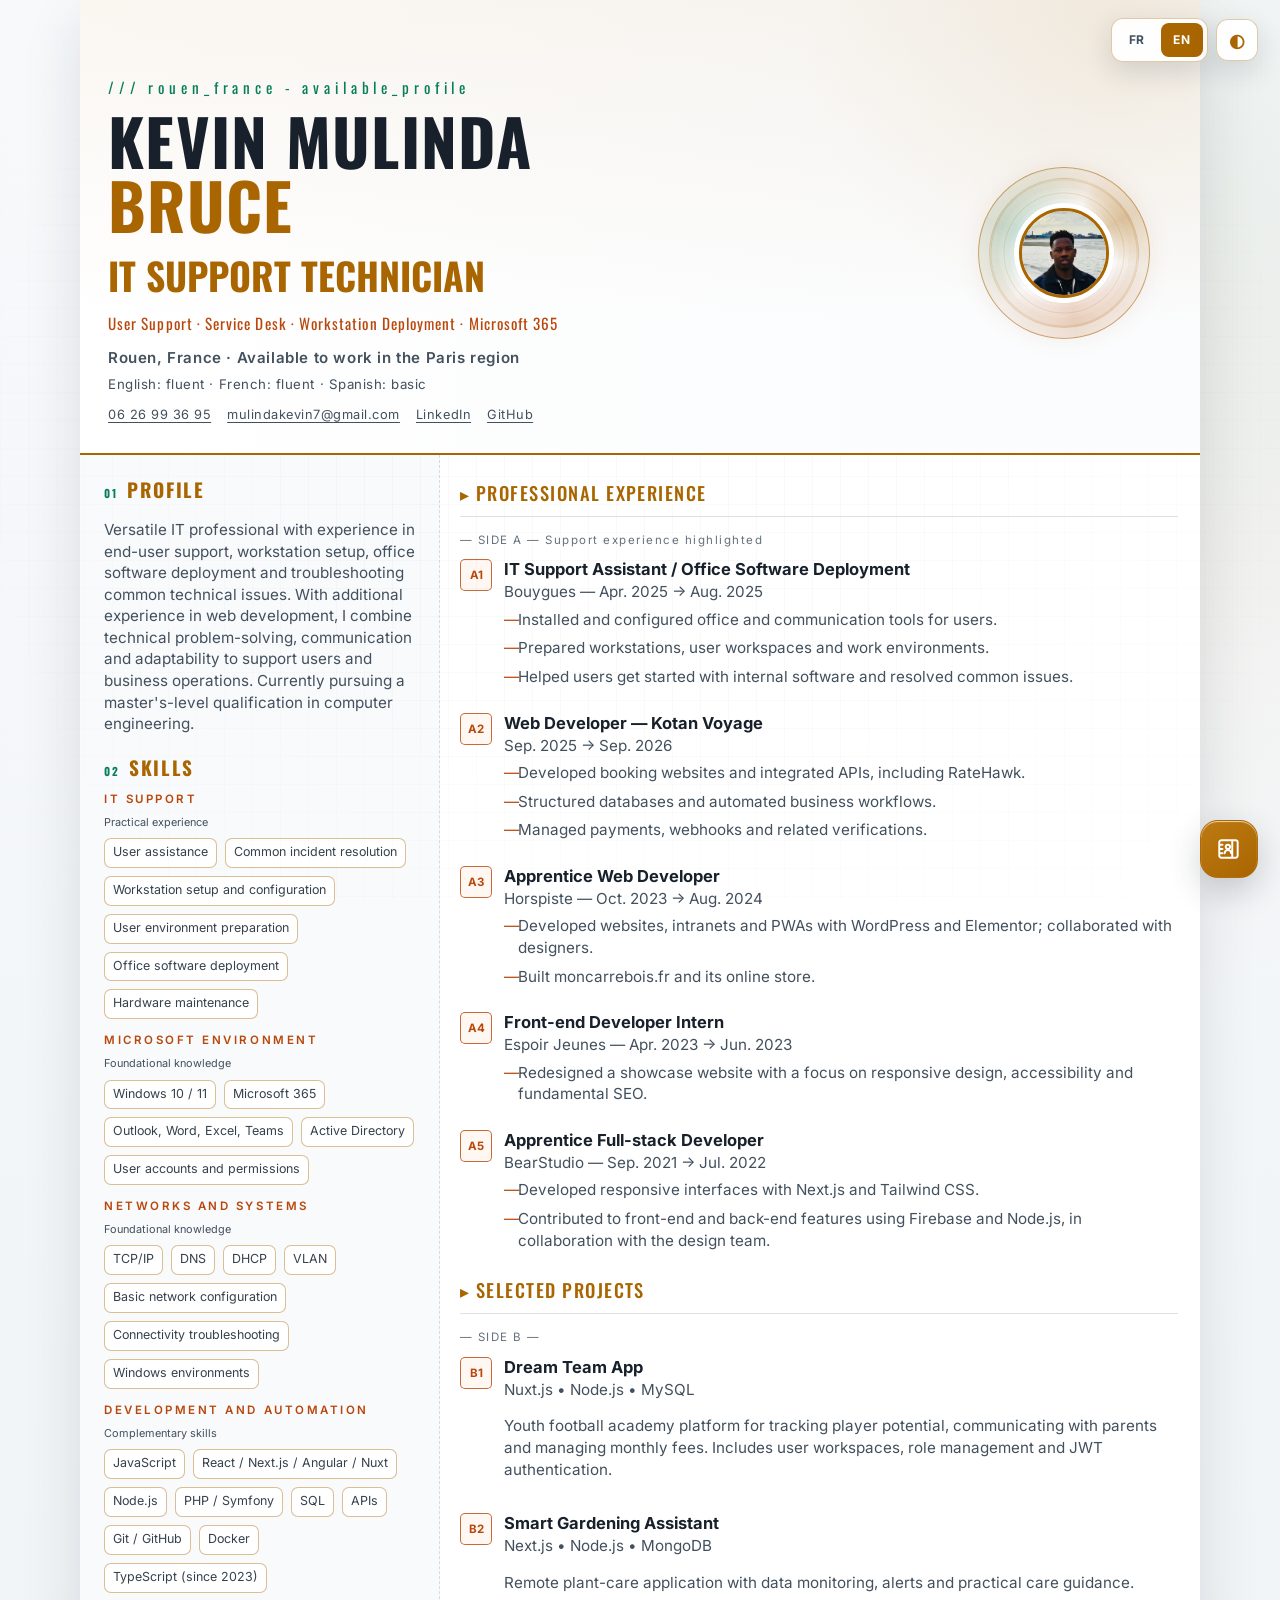
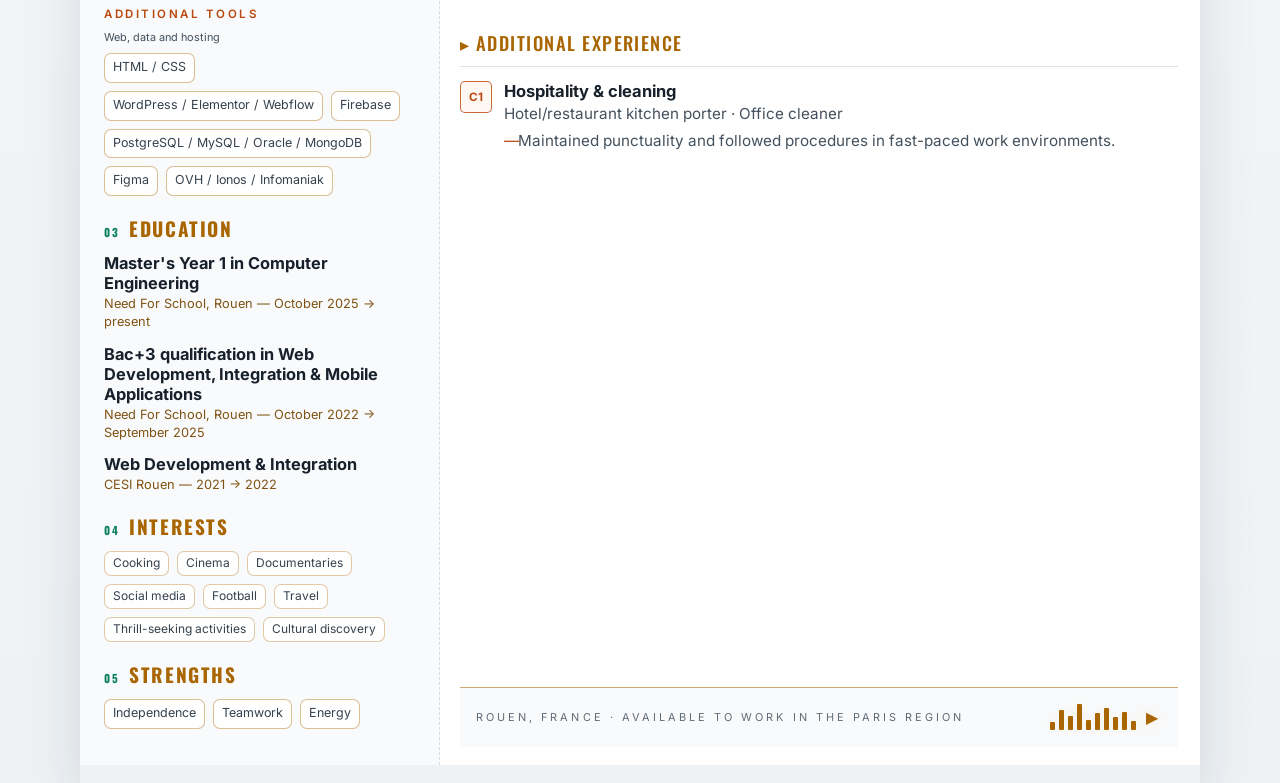
==== en.html @ ea2fdcdd "git initial commit" ====
<!doctype html>
<html lang="en"><head><meta charset="utf-8"><meta name="viewport" content="width=device-width,initial-scale=1"><title>Kevin Mulinda Bruce — IT SUPPORT TECHNICIAN</title><meta name="description" content="IT SUPPORT TECHNICIAN in Rouen. User Support · Service Desk · Workstation Deployment · Microsoft 365. Rouen, France · Available to work in the Paris region."><meta name="color-scheme" content="light dark"><link rel="alternate" hreflang="fr" href="index.html"><link rel="alternate" hreflang="en" href="en.html"><script>// Runs before CSS/first paint; storage can be disabled in private contexts.
(() => {
  const params = new URLSearchParams(location.search);
  try {
    const requested = params.get('theme');
    const theme = requested || localStorage.getItem('cv-theme');
    document.documentElement.dataset.theme = theme === 'dark' || (!theme && matchMedia('(prefers-color-scheme: dark)').matches) ? 'dark' : 'light';
  } catch { document.documentElement.dataset.theme = 'light'; }
  const lang = params.get('lang');
  if ((lang === 'en' || lang === 'fr') && document.documentElement.lang !== lang) {
    const url = new URL(lang === 'en' ? 'en.html' : 'index.html', location.href);
    url.search = location.search;
    location.replace(url);
  }
})();
</script><link rel="stylesheet" href="styles.css"><link rel="stylesheet" href="fonts.css"><link rel="preload" href="fonts/inter-400.woff2" as="font" type="font/woff2" crossorigin><link rel="preload" href="fonts/oswald-700.woff2" as="font" type="font/woff2" crossorigin></head><body>
  <a class="skip-link" href="#main">Skip to content</a>
  <div class="display-controls"><nav class="language-switcher" aria-label="Choose language"><a href="index.html" lang="fr" hreflang="fr" >FR</a><a href="en.html" lang="en" hreflang="en" aria-current="page">EN</a></nav><button class="theme-toggle" type="button" aria-label="Switch theme" hidden>◐</button></div>
  <main class="cv-page" id="main" tabindex="-1">
    <header class="hero"><div class="hero__intro">
      <p class="hero__kicker">/// rouen_france - available_profile</p>
      <h1><span>KEVIN MULINDA</span><span class="hero__name-accent">BRUCE</span></h1>
      <p class="hero__role">IT SUPPORT TECHNICIAN</p><p class="hero__tagline">User Support · Service Desk · Workstation Deployment · Microsoft 365</p>
      <p class="hero__meta hero__location">Rouen, France · Available to work in the Paris region</p><p class="hero__meta hero__languages">English: fluent · French: fluent · Spanish: basic</p>
      <address class="hero__meta hero__contacts"><a href="tel:+33626993695">06 26 99 36 95</a><a href="mailto:mulindakevin7@gmail.com">mulindakevin7@gmail.com</a><a href="https://www.linkedin.com/in/mulindakevin">LinkedIn</a><a href="https://github.com/dukent29">GitHub</a></address>
    </div><div class="hero__portrait"><span class="hero__ring" aria-hidden="true"></span><span class="hero__ring hero__ring--inner" aria-hidden="true"></span><img src="image_2.jpeg" width="132" height="132" fetchpriority="high" alt="Portrait of Kevin Mulinda Bruce"><span class="hero__spot" aria-hidden="true"></span></div></header>
    <div class="content"><aside class="sidebar">
      <section class="panel" aria-labelledby="profile"><h2 id="profile"><span>01</span> Profile</h2><p>Versatile IT professional with experience in end-user support, workstation setup, office software deployment and troubleshooting common technical issues. With additional experience in web development, I combine technical problem-solving, communication and adaptability to support users and business operations. Currently pursuing a master&#39;s-level qualification in computer engineering.</p></section>
      <section class="panel" aria-labelledby="skills"><h2 id="skills"><span>02</span> Skills</h2><div class="skill-group"><h3>IT support</h3><p class="skill-level">Practical experience</p><ul class="chips"><li>User assistance</li><li>Common incident resolution</li><li>Workstation setup and configuration</li><li>User environment preparation</li><li>Office software deployment</li><li>Hardware maintenance</li></ul></div><div class="skill-group"><h3>Microsoft environment</h3><p class="skill-level">Foundational knowledge</p><ul class="chips"><li>Windows 10 / 11</li><li>Microsoft 365</li><li>Outlook, Word, Excel, Teams</li><li>Active Directory</li><li>User accounts and permissions</li></ul></div><div class="skill-group"><h3>Networks and systems</h3><p class="skill-level">Foundational knowledge</p><ul class="chips"><li>TCP/IP</li><li>DNS</li><li>DHCP</li><li>VLAN</li><li>Basic network configuration</li><li>Connectivity troubleshooting</li><li>Windows environments</li></ul></div><div class="skill-group"><h3>Development and automation</h3><p class="skill-level">Complementary skills</p><ul class="chips"><li>JavaScript</li><li>React / Next.js / Angular / Nuxt</li><li>Node.js</li><li>PHP / Symfony</li><li>SQL</li><li>APIs</li><li>Git / GitHub</li><li>Docker</li><li>TypeScript (since 2023)</li></ul></div><div class="skill-group"><h3>Additional tools</h3><p class="skill-level">Web, data and hosting</p><ul class="chips"><li>HTML / CSS</li><li>WordPress / Elementor / Webflow</li><li>Firebase</li><li>PostgreSQL / MySQL / Oracle / MongoDB</li><li>Figma</li><li>OVH / Ionos / Infomaniak</li></ul></div></section>
      <section class="panel" aria-labelledby="education"><h2 id="education"><span>03</span> Education</h2><article class="education-item"><h3>Master&#39;s Year 1 in Computer Engineering</h3><p>Need For School, Rouen — October 2025 → present</p></article><article class="education-item"><h3>Bac+3 qualification in Web Development, Integration &amp; Mobile Applications</h3><p>Need For School, Rouen — October 2022 → September 2025</p></article><article class="education-item"><h3>Web Development &amp; Integration</h3><p>CESI Rouen — 2021 → 2022</p></article></section>
      <section class="panel" aria-labelledby="interests"><h2 id="interests"><span>04</span> Interests</h2><ul class="interest-list interest-list--sidebar"><li>Cooking</li><li>Cinema</li><li>Documentaries</li><li>Social media</li><li>Football</li><li>Travel</li><li>Thrill-seeking activities</li><li>Cultural discovery</li></ul></section>
      <section class="panel" aria-labelledby="strengths"><h2 id="strengths"><span>05</span> Strengths</h2><ul class="chips"><li>Independence</li><li>Teamwork</li><li>Energy</li></ul></section>
    </aside><div class="timeline"><div class="timeline__grid"><div class="timeline__main">
      <section aria-labelledby="experience"><h2 class="timeline__section-label" id="experience">▸ Professional experience</h2><p class="timeline-group">— SIDE A — Support experience highlighted</p><article class="entry"><div class="entry__badge" aria-hidden="true">A1</div><div class="entry__body"><h3>IT Support Assistant / Office Software Deployment</h3><p class="entry__company">Bouygues — Apr. 2025 → Aug. 2025</p><ul><li>Installed and configured office and communication tools for users.</li><li>Prepared workstations, user workspaces and work environments.</li><li>Helped users get started with internal software and resolved common issues.</li></ul></div></article><article class="entry"><div class="entry__badge" aria-hidden="true">A2</div><div class="entry__body"><h3>Web Developer — Kotan Voyage</h3><p class="entry__company">Sep. 2025 → Sep. 2026</p><ul><li>Developed booking websites and integrated APIs, including RateHawk.</li><li>Structured databases and automated business workflows.</li><li>Managed payments, webhooks and related verifications.</li></ul></div></article><article class="entry"><div class="entry__badge" aria-hidden="true">A3</div><div class="entry__body"><h3>Apprentice Web Developer</h3><p class="entry__company">Horspiste — Oct. 2023 → Aug. 2024</p><ul><li>Developed websites, intranets and PWAs with WordPress and Elementor; collaborated with designers.</li><li>Built moncarrebois.fr and its online store.</li></ul></div></article><article class="entry"><div class="entry__badge" aria-hidden="true">A4</div><div class="entry__body"><h3>Front-end Developer Intern</h3><p class="entry__company">Espoir Jeunes — Apr. 2023 → Jun. 2023</p><ul><li>Redesigned a showcase website with a focus on responsive design, accessibility and fundamental SEO.</li></ul></div></article><article class="entry"><div class="entry__badge" aria-hidden="true">A5</div><div class="entry__body"><h3>Apprentice Full-stack Developer</h3><p class="entry__company">BearStudio — Sep. 2021 → Jul. 2022</p><ul><li>Developed responsive interfaces with Next.js and Tailwind CSS.</li><li>Contributed to front-end and back-end features using Firebase and Node.js, in collaboration with the design team.</li></ul></div></article></section>
      <section class="timeline-block" aria-labelledby="projects"><h2 class="timeline__section-label" id="projects">▸ Selected projects</h2><p class="timeline-group">— SIDE B —</p><article class="entry"><div class="entry__badge" aria-hidden="true">B1</div><div class="entry__body"><h3>Dream Team App</h3><p class="entry__company">Nuxt.js • Node.js • MySQL</p><p>Youth football academy platform for tracking player potential, communicating with parents and managing monthly fees. Includes user workspaces, role management and JWT authentication.</p></div></article><article class="entry"><div class="entry__badge" aria-hidden="true">B2</div><div class="entry__body"><h3>Smart Gardening Assistant</h3><p class="entry__company">Next.js • Node.js • MongoDB</p><p>Remote plant-care application with data monitoring, alerts and practical care guidance.</p></div></article></section>
      <section class="timeline-block" aria-labelledby="additional"><h2 class="timeline__section-label" id="additional">▸ Additional experience</h2><article class="entry"><div class="entry__badge" aria-hidden="true">C1</div><div class="entry__body"><h3>Hospitality &amp; cleaning</h3><p class="entry__company">Hotel/restaurant kitchen porter · Office cleaner</p><ul><li>Maintained punctuality and followed procedures in fast-paced work environments.</li></ul></div></article></section>
    </div></div><footer class="footer"><div class="footer__text">Rouen, France · Available to work in the Paris region</div><details class="music-player"><summary aria-label="Listen to I Wonder" title="Listen to I Wonder"><span class="footer__bars" aria-hidden="true"><span></span><span></span><span></span><span></span><span></span><span></span><span></span><span></span><span></span><span></span></span><span class="music-player__play" aria-hidden="true">▶</span></summary><div class="music-player__embed"><audio controls preload="none" src="i_wonder_mp3_31167.mp3"></audio></div></details></footer></div></div>
  </main>
  <details class="contact-actions"><summary aria-label="Contact"><svg class="contact-actions__contact-icon" aria-hidden="true" viewBox="0 0 24 24"><path d="M15 4h3a2 2 0 0 1 2 2v12a2 2 0 0 1-2 2h-3M5 4h10v16H5a2 2 0 0 1-2-2V6a2 2 0 0 1 2-2Zm-2 4h3m-3 4h3m-3 4h3m5-8a2 2 0 1 0 0 4 2 2 0 0 0 0-4Zm-3 8a3 3 0 0 1 6 0"/></svg><span class="contact-actions__close-icon" aria-hidden="true"></span></summary><nav class="contact-actions__menu" aria-label="Contact"><a href="mailto:mulindakevin7@gmail.com"><span class="contact-actions__icon" aria-hidden="true">✉</span><span><strong>Email</strong><small>mulindakevin7@gmail.com</small></span></a><a href="tel:+33626993695"><span class="contact-actions__icon" aria-hidden="true">☎</span><span><strong>Call</strong><small>06 26 99 36 95</small></span></a><a id="pdf-download" href="Kevin_Mulinda_Bruce_CV_EN.pdf" download><span class="contact-actions__icon" aria-hidden="true">↓</span><span><strong>Download CV</strong><small>PDF · A4</small></span></a><a id="print-cv" href="Kevin_Mulinda_Bruce_CV_EN.pdf" target="_blank"><span class="contact-actions__icon" aria-hidden="true">↗</span><strong>Print</strong></a></nav></details>
  <script type="application/ld+json">{"@context":"https://schema.org","@type":"Person","name":"Kevin Mulinda Bruce","homeLocation":{"@type":"Place","name":"Rouen, France"},"knowsLanguage":["French","English","Spanish"],"sameAs":["https://www.linkedin.com/in/mulindakevin","https://github.com/dukent29"]}</script><script src="translations.js" defer></script></body></html>
---- styles.css ----
:root {
  --bg: #eef2f5;
  --panel: #ffffff;
  --panel-soft: #f8fafc;
  --line: #d5a044;
  --line-soft: #e3e7eb;
  --text: #18212b;
  --muted: #43505d;
  --dim: #606b76;
  --gold: #a96500;
  --orange: #b9470b;
  --green: #087f5b;
  --shadow: 0 20px 55px rgba(24, 33, 43, 0.12);
}

* {
  box-sizing: border-box;
}

html {
  background:
    radial-gradient(circle at 78% 18%, rgba(169, 101, 0, 0.07), transparent 28%),
    radial-gradient(circle at 88% 8%, rgba(8, 127, 91, 0.05), transparent 20%),
    var(--bg);
}

body {
  margin: 0;
  min-height: 100vh;
  color: var(--text);
  font-family: 'Inter', sans-serif;
  background:
    radial-gradient(circle at 78% 18%, rgba(169, 101, 0, 0.07), transparent 28%),
    radial-gradient(circle at 88% 8%, rgba(8, 127, 91, 0.05), transparent 20%),
    linear-gradient(180deg, #f7f9fb 0%, #eef2f5 100%);
}

body::before {
  content: '';
  position: fixed;
  inset: 0;
  background-image: linear-gradient(rgba(24, 33, 43, 0.025) 1px, transparent 1px), linear-gradient(90deg, rgba(24, 33, 43, 0.025) 1px, transparent 1px);
  background-size: 28px 28px;
  mask-image: radial-gradient(circle at center, black 30%, transparent 100%);
  pointer-events: none;
}

.cv-page {
  width: min(1120px, calc(100vw - 24px));
  min-height: 100vh;
  margin: 0 auto;
  display: flex;
  flex-direction: column;
  padding-bottom: 18px;
  box-shadow: var(--shadow);
}

.hero {
  position: relative;
  display: flex;
  justify-content: space-between;
  gap: 24px;
  min-height: 235px;
  padding: 28px 28px 22px;
  border-bottom: 2px solid var(--gold);
  background:
    linear-gradient(180deg, rgba(169, 101, 0, 0.055), transparent 72%),
    linear-gradient(90deg, #ffffff, #fbfcfd 70%);
}

.hero::after {
  content: '';
  position: absolute;
  inset: 0;
  background: radial-gradient(circle at 92% 6%, rgba(169, 101, 0, 0.08), transparent 28%);
  pointer-events: none;
}

.hero__intro {
  position: relative;
  z-index: 1;
  max-width: 720px;
}

.hero__kicker {
  margin: 0 0 10px;
  color: var(--green);
  letter-spacing: 0.32em;
  font-size: 0.95rem;
  font-family: 'Oswald', sans-serif;
  font-weight: 400;
}

.hero h1 {
  margin: 0;
  display: inline-flex;
  flex-direction: column;
  gap: 0;
  font-family: 'Oswald', sans-serif;
  font-size: clamp(3.8rem, 6vw, 5.5rem);
  line-height: 0.92;
  letter-spacing: 0.02em;
  text-transform: uppercase;
}

.hero h1 span:first-child {
  color: var(--text);
}

.hero__name-accent {
  color: var(--gold);
}

.hero__tagline {
  margin: 14px 0 10px;
  color: var(--orange);
  letter-spacing: 0.18em;
  font-size: 0.95rem;
  font-family: 'Oswald', sans-serif;
}

.hero__meta {
  margin: 0;
  color: var(--muted);
  font-size: 0.94rem;
  letter-spacing: 0.04em;
}

.display-controls {
  position: fixed;
  z-index: 30;
  top: 18px;
  right: max(22px, env(safe-area-inset-right));
  display: flex;
  align-items: center;
  gap: 8px;
}

.language-switcher {
  display: flex;
  gap: 3px;
  padding: 4px;
  border: 1px solid rgba(169, 101, 0, 0.35);
  border-radius: 12px;
  background: rgba(255, 255, 255, 0.94);
  box-shadow: 0 10px 28px rgba(24, 33, 43, 0.14);
  backdrop-filter: blur(14px);
}

.theme-toggle {
  width: 42px;
  height: 42px;
  display: grid;
  place-items: center;
  padding: 0;
  border: 1px solid rgba(169, 101, 0, 0.35);
  border-radius: 12px;
  color: var(--gold);
  background: rgba(255, 255, 255, 0.94);
  box-shadow: 0 10px 28px rgba(24, 33, 43, 0.14);
  font: 700 1.15rem/1 'Inter', sans-serif;
  cursor: pointer;
  backdrop-filter: blur(14px);
}

.theme-toggle:hover {
  transform: translateY(-1px);
}

.theme-toggle:focus-visible {
  outline: 3px solid var(--green);
  outline-offset: 2px;
}

.language-switcher button {
  min-width: 42px;
  padding: 8px 10px;
  border: 0;
  border-radius: 8px;
  color: var(--muted);
  background: transparent;
  font: 700 0.75rem/1 'Inter', sans-serif;
  letter-spacing: 0.08em;
  cursor: pointer;
}

.language-switcher button[aria-pressed="true"] {
  color: #ffffff;
  background: var(--gold);
}

.language-switcher button:focus-visible {
  outline: 3px solid var(--green);
  outline-offset: 2px;
}

.pdf-export .display-controls,
.pdf-export .contact-actions,
.pdf-export .music-player {
  display: none;
}

.pdf-export .hero__ring,
.pdf-export .hero__portrait img,
.pdf-export .footer__bars span {
  animation: none;
}

.hero__portrait {
  position: relative;
  z-index: 1;
  flex: 0 0 172px;
  width: 172px;
  height: 172px;
  align-self: center;
  margin-right: 22px;
  display: grid;
  place-items: center;
}

.hero__ring {
  position: absolute;
  inset: 0;
  border-radius: 50%;
  border: 1px solid rgba(169, 101, 0, 0.55);
  background:
    repeating-radial-gradient(
      circle,
      transparent 0 7px,
      rgba(169, 101, 0, 0.08) 8px,
      transparent 9px 13px
    ),
    conic-gradient(
      from 20deg,
      transparent,
      rgba(169, 101, 0, 0.16),
      transparent 22%,
      rgba(185, 71, 11, 0.1) 42%,
      transparent 58%,
      rgba(8, 127, 91, 0.1) 76%,
      transparent
    );
  box-shadow:
    inset 0 0 0 12px rgba(169, 101, 0, 0.025),
    inset 0 0 0 20px rgba(169, 101, 0, 0.035),
    0 0 24px rgba(169, 101, 0, 0.08);
  animation: record-spin 9s linear infinite;
}

.hero__ring--inner {
  inset: 11px;
  border-color: rgba(169, 101, 0, 0.2);
  animation-direction: reverse;
  animation-duration: 14s;
}

.hero__portrait img {
  position: relative;
  z-index: 1;
  width: 90px;
  height: 90px;
  object-fit: cover;
  border-radius: 50%;
  border: 3px solid var(--gold);
  box-shadow: 0 0 0 5px #ffffff;
  animation: record-spin 9s linear infinite;
}

.hero__spot {
  position: absolute;
  width: 15px;
  height: 15px;
  border-radius: 50%;
  background: var(--green);
  box-shadow: 0 0 0 3px #ffffff, 0 0 14px rgba(8, 127, 91, 0.22);
}

.content {
  display: grid;
  grid-template-columns: clamp(320px, 31vw, 360px) minmax(0, 1fr);
  gap: 0;
  flex: 1;
  background: var(--panel);
}

.sidebar {
  padding: 20px 18px 18px 24px;
  border-right: 1px dashed #d5dbe1;
  background: var(--panel-soft);
}

.timeline {
  display: flex;
  flex-direction: column;
  padding: 22px 22px 18px 20px;
  min-height: 0;
}

.timeline__grid {
  display: grid;
  grid-template-columns: minmax(0, 1fr);
  gap: 0;
  align-items: start;
  flex: 1;
}

.timeline__main {
  min-width: 0;
}

.timeline__rail {
  display: flex;
  flex-direction: column;
  gap: 14px;
}

.interest-list {
  display: flex;
  flex-wrap: wrap;
  gap: 8px;
  padding: 0;
  margin: 0;
  list-style: none;
}

.interest-list li {
  padding: 5px 8px 6px;
  border: 1px solid rgba(169, 101, 0, 0.35);
  border-radius: 7px;
  color: #35414d;
  background: #ffffff;
  font-size: 0.75rem;
  line-height: 1;
}

.panel {
  margin-bottom: 18px;
}

.panel--compact {
  margin-bottom: 0;
}

.panel h2 {
  margin: 0 0 10px;
  display: flex;
  align-items: baseline;
  gap: 10px;
  color: var(--gold);
  font-family: 'Oswald', sans-serif;
  font-size: 1.2rem;
  letter-spacing: 0.08em;
}

.panel h2 span {
  font-size: 0.7rem;
  color: var(--green);
  letter-spacing: 0.15em;
}

.panel p,
.education-item p,
.entry__body p,
.entry__body li,
.footer__text {
  color: var(--muted);
  line-height: 1.42;
  font-size: 0.95rem;
}

.panel--profile p,
.panel--interest p {
  margin: 0;
}

.panel--interest ul {
  margin: 0;
}

.skill-group {
  margin-bottom: 14px;
}

.skill-group:last-child {
  margin-bottom: 0;
}

.skill-group h3 {
  margin: 0 0 8px;
  color: var(--orange);
  font-size: 0.72rem;
  letter-spacing: 0.22em;
  font-weight: 600;
}

.chips {
  display: flex;
  flex-wrap: wrap;
  gap: 8px;
  padding: 0;
  margin: 0;
  list-style: none;
}

.chips li {
  padding: 5px 8px 6px;
  border: 1px solid rgba(169, 101, 0, 0.42);
  border-radius: 7px;
  color: #35414d;
  background: #ffffff;
  font-size: 0.78rem;
  line-height: 1;
}

.chips--accent li {
  color: #704400;
  border-color: rgba(169, 101, 0, 0.75);
  background: #fff8e8;
}

.education-item + .education-item {
  margin-top: 12px;
}

.education-item--compact + .education-item--compact {
  margin-top: 10px;
}

.education-item h3,
.entry__body h3 {
  margin: 0 0 2px;
  color: var(--text);
  font-size: 1.02rem;
}

.education-item p,
.entry__company {
  margin: 0;
  color: #805313;
  font-size: 0.8rem;
}

.panel--rail .education-item p {
  line-height: 1.32;
}

.availability {
  margin-bottom: 12px !important;
  color: var(--dim);
  letter-spacing: 0.22em;
  font-size: 0.68rem !important;
  text-transform: uppercase;
}

.timeline__section-label {
  margin: 2px 0 14px;
  padding-bottom: 10px;
  border-bottom: 1px solid #dde2e7;
  color: var(--gold);
  font-family: 'Oswald', sans-serif;
  font-size: 1.15rem;
  letter-spacing: 0.08em;
}

.timeline-block + .timeline-block {
  margin-top: 20px;
}

.timeline-group {
  margin: 0 0 10px;
  color: #65717c;
  letter-spacing: 0.28em;
  font-size: 0.72rem;
}

.entry {
  display: grid;
  grid-template-columns: 32px minmax(0, 1fr);
  gap: 12px;
  margin-bottom: 18px;
}

.entry--compact {
  margin-bottom: 14px;
}

.entry__badge {
  width: 32px;
  height: 32px;
  display: grid;
  place-items: center;
  border: 1px solid rgba(185, 71, 11, 0.8);
  border-radius: 5px;
  color: var(--orange);
  background: #fff7f2;
  font-size: 0.72rem;
  font-weight: 700;
}

.entry__body h3 {
  font-size: 1.03rem;
}

.entry__body ul {
  margin: 6px 0 0;
  padding-left: 0;
  list-style: none;
}

.entry__body li {
  margin: 0 0 7px;
  padding-left: 14px;
  position: relative;
}

.entry__body li::before {
  content: '—';
  position: absolute;
  left: 0;
  color: var(--orange);
}

.footer {
  margin-top: auto;
  min-height: 60px;
  display: flex;
  justify-content: space-between;
  align-items: center;
  gap: 24px;
  padding: 12px 16px 12px 16px;
  border-top: 1px solid rgba(169, 101, 0, 0.55);
  background: #f8fafc;
}

.footer__text {
  color: var(--dim);
  letter-spacing: 0.28em;
  font-size: 0.68rem;
  text-transform: uppercase;
}

.music-player {
  position: relative;
  flex: 0 0 auto;
}

.music-player summary {
  display: flex;
  align-items: center;
  gap: 10px;
  padding: 4px;
  color: var(--gold);
  background: transparent;
  cursor: pointer;
  list-style: none;
  transition: color 150ms ease, transform 150ms ease;
}

.music-player summary::-webkit-details-marker {
  display: none;
}

.music-player summary:hover,
.music-player summary:focus-visible,
.music-player[open] summary {
  color: #7d4c00;
  transform: translateY(-2px);
}

.music-player summary:focus-visible {
  outline: 3px solid var(--green);
  outline-offset: 3px;
}

.music-player__play {
  font-size: 1rem;
  line-height: 1;
  filter: drop-shadow(0 0 8px rgba(242, 179, 50, 0.35));
}

.footer__bars {
  display: flex;
  align-items: end;
  gap: 4px;
  min-width: 118px;
  justify-content: flex-end;
}

.music-player__embed {
  position: absolute;
  z-index: 10;
  right: 0;
  bottom: calc(100% + 12px);
  width: min(660px, calc(100vw - 48px));
  padding: 7px;
  border: 1px solid rgba(242, 179, 50, 0.35);
  border-radius: 16px;
  background: rgba(255, 255, 255, 0.98);
  box-shadow: 0 20px 55px rgba(24, 33, 43, 0.18);
  backdrop-filter: blur(16px);
  animation: music-player-in 180ms ease-out;
}

.music-player__embed audio {
  width: 100%;
  max-width: 660px;
  display: block;
  border-radius: 10px;
  accent-color: var(--gold);
}

.footer__bars span {
  width: 5px;
  background: var(--gold);
  border-radius: 1px;
  box-shadow: 0 0 12px rgba(242, 179, 50, 0.12);
  transform-origin: bottom;
  animation: sound-bar 760ms ease-in-out infinite alternate;
}

.footer__bars span:nth-child(1) { height: 8px; }
.footer__bars span:nth-child(2) { height: 20px; }
.footer__bars span:nth-child(3) { height: 14px; }
.footer__bars span:nth-child(4) { height: 26px; }
.footer__bars span:nth-child(5) { height: 10px; }
.footer__bars span:nth-child(6) { height: 17px; }
.footer__bars span:nth-child(7) { height: 22px; }
.footer__bars span:nth-child(8) { height: 13px; }
.footer__bars span:nth-child(9) { height: 18px; }
.footer__bars span:nth-child(10) { height: 9px; }

.footer__bars span:nth-child(2n) {
  animation-duration: 580ms;
}

.footer__bars span:nth-child(3n) {
  animation-duration: 920ms;
}

.footer__bars span:nth-child(1) { animation-delay: -120ms; }
.footer__bars span:nth-child(2) { animation-delay: -420ms; }
.footer__bars span:nth-child(3) { animation-delay: -240ms; }
.footer__bars span:nth-child(4) { animation-delay: -650ms; }
.footer__bars span:nth-child(5) { animation-delay: -340ms; }
.footer__bars span:nth-child(6) { animation-delay: -520ms; }
.footer__bars span:nth-child(7) { animation-delay: -180ms; }
.footer__bars span:nth-child(8) { animation-delay: -710ms; }
.footer__bars span:nth-child(9) { animation-delay: -280ms; }
.footer__bars span:nth-child(10) { animation-delay: -590ms; }

@keyframes record-spin {
  to {
    transform: rotate(360deg);
  }
}

@keyframes sound-bar {
  0% {
    transform: scaleY(0.28);
    opacity: 0.55;
  }

  100% {
    transform: scaleY(1);
    opacity: 1;
  }
}

@keyframes music-player-in {
  from {
    opacity: 0;
    transform: translateY(8px) scale(0.98);
  }
}

.contact-actions {
  position: fixed;
  z-index: 20;
  right: max(22px, env(safe-area-inset-right));
  bottom: max(22px, env(safe-area-inset-bottom));
}

.contact-actions summary {
  position: relative;
  z-index: 2;
  width: 58px;
  height: 58px;
  margin-left: auto;
  display: grid;
  place-items: center;
  border: 1px solid rgba(169, 101, 0, 0.38);
  border-radius: 18px;
  color: #ffffff;
  background: linear-gradient(145deg, #bd7a12, var(--gold));
  box-shadow:
    0 12px 32px rgba(24, 33, 43, 0.2),
    inset 0 1px 1px rgba(255, 255, 255, 0.7);
  cursor: pointer;
  list-style: none;
  transition: transform 180ms ease, border-radius 180ms ease;
}

.contact-actions summary::-webkit-details-marker {
  display: none;
}

.contact-actions summary:hover {
  transform: translateY(-2px);
}

.contact-actions summary:focus-visible {
  outline: 3px solid var(--green);
  outline-offset: 4px;
}

.contact-actions__contact-icon {
  width: 26px;
  height: 26px;
  fill: none;
  stroke: #ffffff;
  stroke-width: 1.8;
  stroke-linecap: round;
  stroke-linejoin: round;
  transition: transform 180ms ease;
}

.contact-actions__close-icon {
  position: relative;
  display: none;
  width: 24px;
  height: 24px;
}

.contact-actions__close-icon::before,
.contact-actions__close-icon::after {
  content: '';
  position: absolute;
  top: 50%;
  left: 1px;
  width: 22px;
  height: 3px;
  border-radius: 3px;
  background: #ffffff;
}

.contact-actions__close-icon::before {
  transform: translateY(-50%) rotate(45deg);
}

.contact-actions__close-icon::after {
  transform: translateY(-50%) rotate(-45deg);
}

.contact-actions[open] summary {
  border-radius: 50%;
}

.contact-actions[open] .contact-actions__contact-icon {
  display: none;
}

.contact-actions[open] .contact-actions__close-icon {
  display: block;
}

.contact-actions__menu {
  position: absolute;
  right: 0;
  bottom: 72px;
  width: min(280px, calc(100vw - 32px));
  padding: 8px;
  display: grid;
  gap: 4px;
  border: 1px solid rgba(169, 101, 0, 0.28);
  border-radius: 20px;
  background: rgba(255, 255, 255, 0.98);
  box-shadow: 0 20px 55px rgba(24, 33, 43, 0.2);
  backdrop-filter: blur(18px);
  transform-origin: bottom right;
  animation: contact-menu-in 180ms ease-out;
}

.contact-actions__menu a {
  padding: 11px;
  display: flex;
  align-items: center;
  gap: 12px;
  border-radius: 13px;
  color: var(--text);
  text-decoration: none;
  transition: background-color 150ms ease;
}

.contact-actions__menu a:hover,
.contact-actions__menu a:focus-visible {
  background: rgba(169, 101, 0, 0.09);
  outline: none;
}

.contact-actions__menu a + a {
  border-top: 1px solid var(--line-soft);
}

.contact-actions__icon {
  flex: 0 0 38px;
  width: 38px;
  height: 38px;
  display: grid;
  place-items: center;
  border-radius: 11px;
  color: #ffffff;
  background: var(--gold);
  font-size: 1.15rem;
  font-weight: 800;
}

.contact-actions__menu strong,
.contact-actions__menu small {
  display: block;
}

.contact-actions__menu strong {
  font-size: 0.9rem;
}

.contact-actions__menu small {
  margin-top: 2px;
  color: var(--muted);
  font-size: 0.72rem;
}

@keyframes contact-menu-in {
  from {
    opacity: 0;
    transform: translateY(8px) scale(0.96);
  }
}

html[data-theme="dark"] {
  --bg: #120d0a;
  --panel: #18110c;
  --panel-soft: rgba(255, 188, 48, 0.06);
  --line: rgba(255, 188, 48, 0.28);
  --line-soft: rgba(255, 188, 48, 0.12);
  --text: #f1e6d1;
  --muted: #c5b49a;
  --dim: #8f816b;
  --gold: #f2b332;
  --orange: #ff7b28;
  --green: #40c98f;
  --shadow: 0 24px 80px rgba(0, 0, 0, 0.42);
  background:
    radial-gradient(circle at 78% 18%, rgba(242, 179, 50, 0.08), transparent 28%),
    radial-gradient(circle at 88% 8%, rgba(242, 179, 50, 0.06), transparent 20%),
    var(--bg);
}

html[data-theme="dark"] body {
  background:
    radial-gradient(circle at 78% 18%, rgba(242, 179, 50, 0.08), transparent 28%),
    radial-gradient(circle at 88% 8%, rgba(242, 179, 50, 0.06), transparent 20%),
    linear-gradient(180deg, #140f0b 0%, #110c09 100%);
}

html[data-theme="dark"] body::before {
  background-image: linear-gradient(rgba(255, 255, 255, 0.01) 1px, transparent 1px), linear-gradient(90deg, rgba(255, 255, 255, 0.01) 1px, transparent 1px);
}

html[data-theme="dark"] .hero {
  background:
    linear-gradient(180deg, rgba(255, 184, 34, 0.04), transparent 72%),
    linear-gradient(90deg, rgba(255, 255, 255, 0.02), transparent 36%),
    rgba(16, 11, 8, 0.96);
}

html[data-theme="dark"] .hero::after {
  background: radial-gradient(circle at 92% 6%, rgba(255, 196, 71, 0.06), transparent 28%);
}

html[data-theme="dark"] .hero__kicker { color: #76d7b1; }
html[data-theme="dark"] .hero h1 span:first-child { color: #f6ead7; }
html[data-theme="dark"] .hero__meta { color: #e7d8bf; }

html[data-theme="dark"] .language-switcher,
html[data-theme="dark"] .theme-toggle {
  border-color: rgba(242, 179, 50, 0.35);
  background: rgba(24, 17, 12, 0.92);
  box-shadow: 0 12px 32px rgba(0, 0, 0, 0.35);
}

html[data-theme="dark"] .language-switcher button[aria-pressed="true"] {
  color: #24170a;
}

html[data-theme="dark"] .hero__ring {
  border-color: rgba(242, 179, 50, 0.6);
  background:
    repeating-radial-gradient(circle, transparent 0 7px, rgba(242, 179, 50, 0.08) 8px, transparent 9px 13px),
    conic-gradient(from 20deg, transparent, rgba(255, 196, 71, 0.18), transparent 22%, rgba(255, 123, 40, 0.12) 42%, transparent 58%, rgba(64, 201, 143, 0.12) 76%, transparent);
  box-shadow:
    inset 0 0 0 12px rgba(242, 179, 50, 0.03),
    inset 0 0 0 20px rgba(242, 179, 50, 0.04),
    0 0 28px rgba(242, 179, 50, 0.08);
}

html[data-theme="dark"] .hero__ring--inner { border-color: rgba(242, 179, 50, 0.18); }

html[data-theme="dark"] .hero__portrait img {
  border-color: rgba(242, 179, 50, 0.95);
  box-shadow: 0 0 0 5px rgba(15, 11, 8, 0.96);
}

html[data-theme="dark"] .hero__spot {
  background: #1ed2a0;
  box-shadow: 0 0 0 3px rgba(16, 11, 8, 0.9), 0 0 18px rgba(30, 210, 160, 0.32);
}

html[data-theme="dark"] .content { background: rgba(20, 14, 10, 0.98); }

html[data-theme="dark"] .sidebar {
  border-color: rgba(255, 188, 48, 0.2);
  background: transparent;
}

html[data-theme="dark"] .interest-list li,
html[data-theme="dark"] .chips li {
  color: #d8c5aa;
  border-color: rgba(242, 179, 50, 0.38);
  background: rgba(255, 214, 138, 0.04);
}

html[data-theme="dark"] .chips--accent li {
  color: #fff0c9;
  border-color: rgba(242, 179, 50, 0.9);
  background: rgba(255, 214, 138, 0.04);
  box-shadow: inset 0 1px 0 rgba(255, 255, 255, 0.05);
}

html[data-theme="dark"] .panel h2 span { color: #7ee7b9; }
html[data-theme="dark"] .education-item h3,
html[data-theme="dark"] .entry__body h3 { color: #f5efe4; }
html[data-theme="dark"] .education-item p,
html[data-theme="dark"] .entry__company { color: #d3a75f; }
html[data-theme="dark"] .timeline__section-label { border-color: rgba(255, 188, 48, 0.14); }
html[data-theme="dark"] .timeline-group { color: #5b4f42; }

html[data-theme="dark"] .entry__badge {
  color: #ffb07b;
  border-color: rgba(255, 121, 40, 0.85);
  background: transparent;
}

html[data-theme="dark"] .entry__body li::before { color: #ff8f4a; }

html[data-theme="dark"] .footer {
  border-color: rgba(255, 188, 48, 0.7);
  background: linear-gradient(180deg, rgba(36, 27, 18, 0.8), rgba(19, 14, 10, 0.95));
}

html[data-theme="dark"] .music-player summary:hover,
html[data-theme="dark"] .music-player summary:focus-visible,
html[data-theme="dark"] .music-player[open] summary { color: #ffd368; }

html[data-theme="dark"] .music-player__embed {
  background: rgba(18, 13, 10, 0.96);
  box-shadow: 0 20px 55px rgba(0, 0, 0, 0.55);
}

html[data-theme="dark"] .contact-actions__menu {
  background: rgba(24, 17, 12, 0.96);
  box-shadow: 0 20px 55px rgba(0, 0, 0, 0.5);
}

html[data-theme="dark"] .contact-actions summary {
  color: #171009;
  border-color: rgba(255, 255, 255, 0.38);
  background: linear-gradient(145deg, #ffd368, var(--gold));
  box-shadow: 0 12px 32px rgba(0, 0, 0, 0.45), inset 0 1px 1px rgba(255, 255, 255, 0.7);
}

html[data-theme="dark"] .contact-actions__contact-icon { stroke: #25180b; }
html[data-theme="dark"] .contact-actions__close-icon::before,
html[data-theme="dark"] .contact-actions__close-icon::after { background: #25180b; }
html[data-theme="dark"] .contact-actions__menu a:hover,
html[data-theme="dark"] .contact-actions__menu a:focus-visible { background: rgba(242, 179, 50, 0.12); }
html[data-theme="dark"] .contact-actions__icon { color: #24170a; }

@media (max-width: 980px) {
  .cv-page {
    width: min(1120px, calc(100vw - 16px));
  }

  .hero {
    padding-right: 20px;
  }

  .content {
    grid-template-columns: 1fr;
  }

  .sidebar {
    border-right: 0;
    border-bottom: 1px dashed #d5dbe1;
  }

  .timeline {
    padding-top: 18px;
  }

  .timeline__grid {
    grid-template-columns: 1fr;
  }
}

@media (max-width: 720px) {
  .hero {
    flex-direction: column;
    min-height: auto;
    padding: 22px 16px 18px;
  }

  .hero__portrait {
    align-self: flex-start;
    margin: 8px 0 0;
    transform: scale(0.88);
    transform-origin: left center;
  }

  .hero__meta {
    font-size: 0.85rem;
  }

  .sidebar,
  .timeline {
    padding-left: 16px;
    padding-right: 16px;
  }

  .timeline__grid {
    gap: 12px;
  }

  .footer {
    flex-direction: column;
    align-items: flex-start;
  }

  .music-player {
    align-self: stretch;
  }

  .music-player summary {
    width: fit-content;
    margin-left: auto;
  }

  .music-player__embed {
    right: -8px;
    width: calc(100vw - 40px);
  }
}

@media print {
  @page {
    size: 1251px 1712px;
    margin: 0;
  }

  .display-controls,
  .contact-actions,
  .music-player {
    display: none;
  }

  body {
    background: #ffffff;
    color: #111820;
    -webkit-print-color-adjust: exact;
    print-color-adjust: exact;
  }

  .cv-page {
    width: 100%;
    min-height: 1712px;
    padding-bottom: 0;
    box-shadow: none;
    background: #ffffff;
  }

  .content {
    grid-template-columns: 360px minmax(0, 1fr);
  }

  .sidebar {
    border-right: 1px dashed #d5dbe1;
    border-bottom: 0;
  }

  .hero,
  .content,
  .timeline,
  .footer {
    background-color: #ffffff;
  }

  .sidebar {
    background: #f8fafc;
  }

  .footer {
    break-inside: avoid;
  }
}

@media (prefers-reduced-motion: reduce) {
  .hero__ring,
  .hero__portrait img,
  .footer__bars span,
  .music-player__embed,
  .contact-actions__menu {
    animation: none;
  }
}
/* Small upgrades to the original design. Print/PDF uses its own stylesheet. */
html{scroll-behavior:smooth}
body{font-family:Inter,Arial,sans-serif}
.hero{padding-top:76px}
.hero__intro{min-width:0}
.hero h1{font-size:clamp(2.8rem,5vw,4.2rem);line-height:1}
.hero__role{margin:18px 0 8px;font-family:Oswald,'Arial Narrow',Arial,sans-serif;font-size:clamp(1.65rem,3vw,2.35rem);font-weight:700;line-height:1.15;color:var(--gold)}
.hero__tagline{letter-spacing:.07em;line-height:1.6}
.hero__location{font-weight:600;margin:12px 0 7px}
.hero__languages{font-size:.83rem;line-height:1.6}
.hero__contacts{display:flex;flex-wrap:wrap;gap:6px 16px;margin-top:12px;font-style:normal;font-size:.8rem;overflow-wrap:anywhere}
a{color:inherit;text-underline-offset:3px}
a:focus-visible,summary:focus-visible{outline:3px solid var(--green);outline-offset:4px}
.hero__contacts a{min-height:24px}
.hero__portrait img{object-fit:cover}
.language-switcher a{min-width:42px;min-height:34px;padding:9px 10px;border-radius:8px;color:var(--muted);text-decoration:none;text-align:center;font-size:.75rem;font-weight:700;letter-spacing:.08em}
.language-switcher a[aria-current]{color:#fff;background:var(--gold)}
html[data-theme=dark] .language-switcher a[aria-current]{color:#24170a}
.theme-toggle[hidden]{display:grid;visibility:hidden}
.skip-link{position:fixed;top:-100px;left:16px;z-index:50;background:var(--panel);padding:12px}
.skip-link:focus{top:16px}
.panel .skill-level{font-size:.68rem;line-height:1.5;color:var(--muted);margin:0 0 8px}
.timeline__section-label{font-weight:500}
.timeline-group{line-height:1.6;letter-spacing:.13em}
html[data-theme=dark] .timeline-group{color:#b8a88e}
.chips li{line-height:1.35}
.entry__body,.sidebar,.timeline{min-width:0}
.music-player:not([open]) .footer__bars span{animation-play-state:paused}
.reveal-ready{opacity:0;transform:translateY(22px);transition:opacity 700ms ease,transform 700ms cubic-bezier(.2,.65,.3,1)}
.reveal-ready.is-visible{opacity:1;transform:none}
.reveal-ready:focus-within{opacity:1;transform:none}
.hero-enter{animation:cv-fade-in 850ms cubic-bezier(.2,.65,.3,1) both}
@keyframes cv-fade-in{from{opacity:0;transform:translateY(14px)}to{opacity:1;transform:translateY(0)}}
@media(max-width:720px){.hero{padding-top:76px}.hero__kicker{font-size:.72rem;letter-spacing:.14em;overflow-wrap:anywhere}.hero h1{font-size:clamp(2.3rem,10vw,3.8rem)}.hero__role{font-size:1.65rem}.hero__tagline{font-size:.82rem}.hero__portrait{margin-top:16px}.display-controls{top:12px;right:16px}.footer__text{letter-spacing:.12em}}
@media print{.reveal-ready{opacity:1!important;transform:none!important;transition:none!important}.hero-enter{animation:none!important}.skip-link{display:none}}
@media(prefers-reduced-motion:reduce){html{scroll-behavior:auto}.reveal-ready{opacity:1!important;transform:none!important;transition:none!important}.hero-enter{animation:none!important}}
.panel h2,.timeline__section-label,.skill-group h3{text-transform:uppercase}
---- fonts.css ----
@font-face{font-family:'Inter';font-style:normal;font-weight:400;font-display:swap;src:url('fonts/inter-400.woff2') format('woff2');}
@font-face{font-family:'Inter';font-style:normal;font-weight:500;font-display:swap;src:url('fonts/inter-500.woff2') format('woff2');}
@font-face{font-family:'Inter';font-style:normal;font-weight:600;font-display:swap;src:url('fonts/inter-600.woff2') format('woff2');}
@font-face{font-family:'Inter';font-style:normal;font-weight:700;font-display:swap;src:url('fonts/inter-700.woff2') format('woff2');}
@font-face{font-family:'Inter';font-style:normal;font-weight:800;font-display:swap;src:url('fonts/inter-800.woff2') format('woff2');}
@font-face{font-family:'Oswald';font-style:normal;font-weight:400;font-display:swap;src:url('fonts/oswald-400.woff2') format('woff2');}
@font-face{font-family:'Oswald';font-style:normal;font-weight:500;font-display:swap;src:url('fonts/oswald-500.woff2') format('woff2');}
@font-face{font-family:'Oswald';font-style:normal;font-weight:600;font-display:swap;src:url('fonts/oswald-600.woff2') format('woff2');}
@font-face{font-family:'Oswald';font-style:normal;font-weight:700;font-display:swap;src:url('fonts/oswald-700.woff2') format('woff2');}
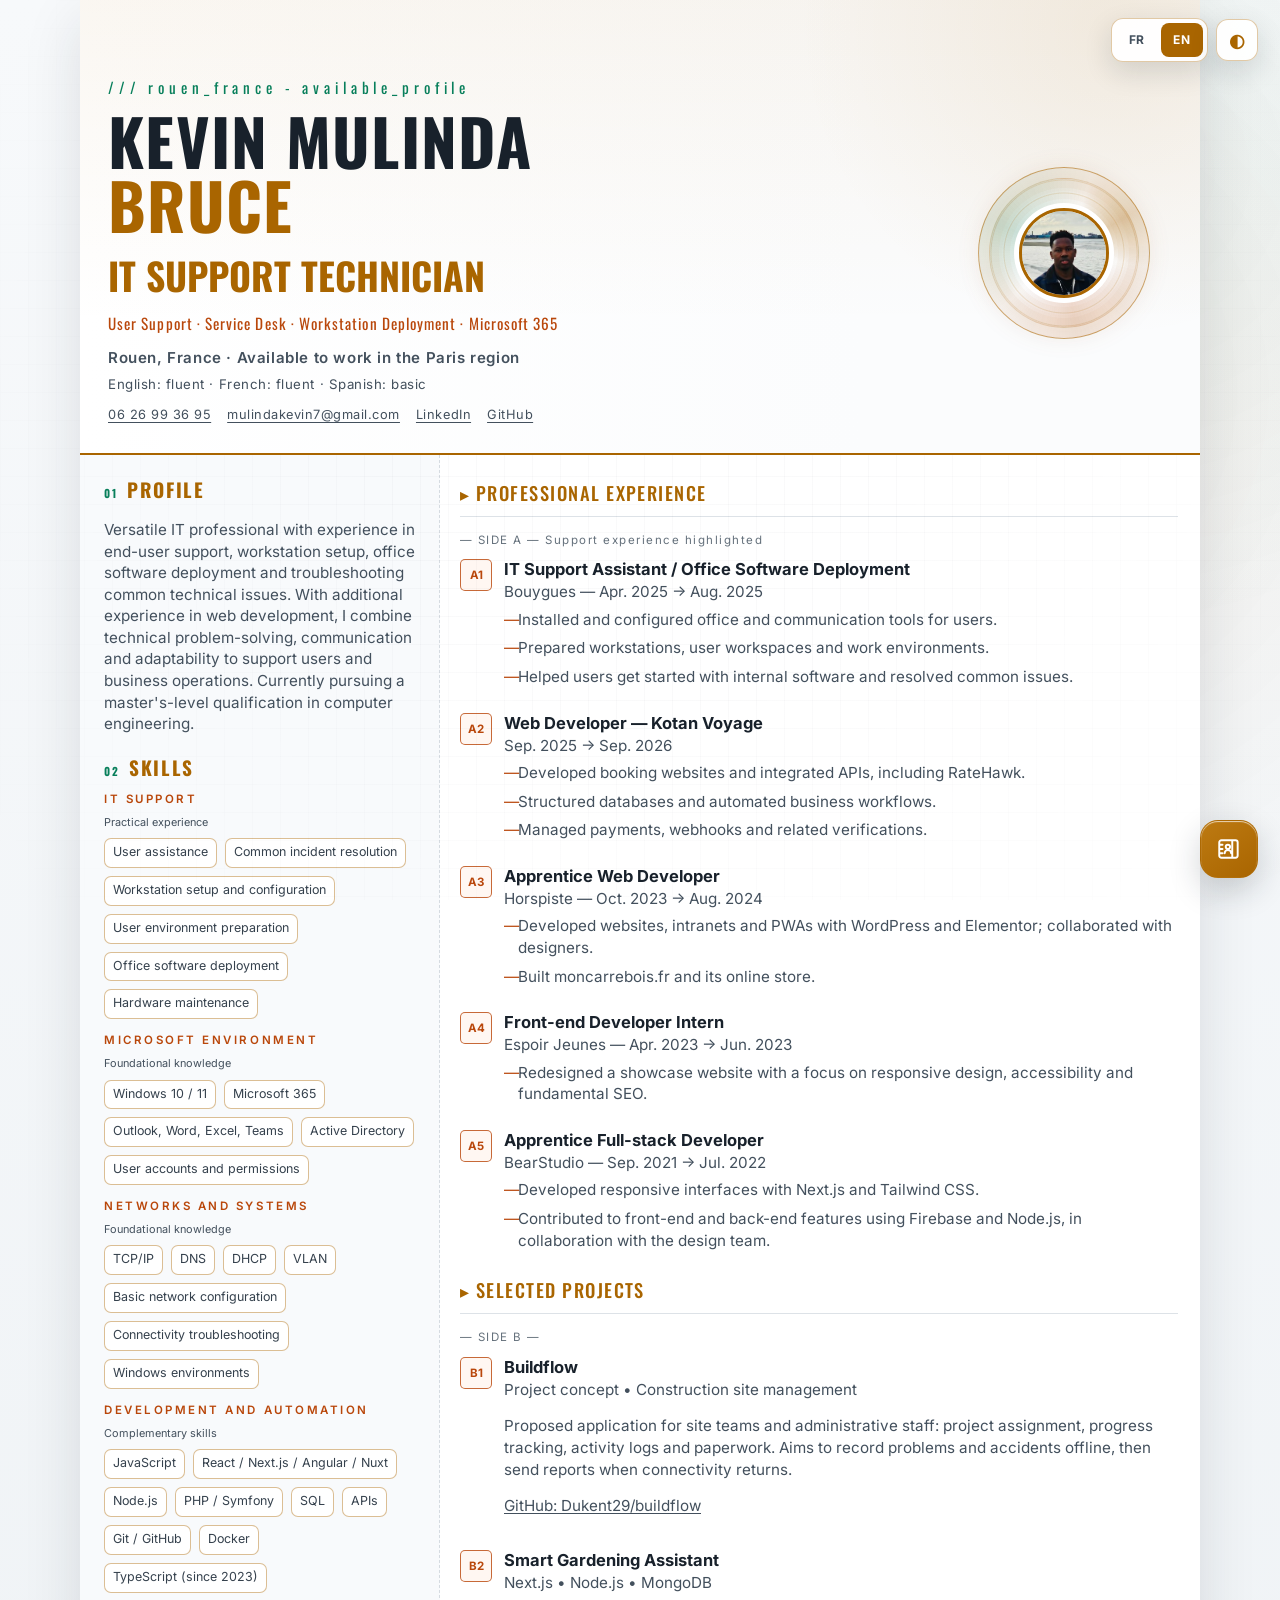
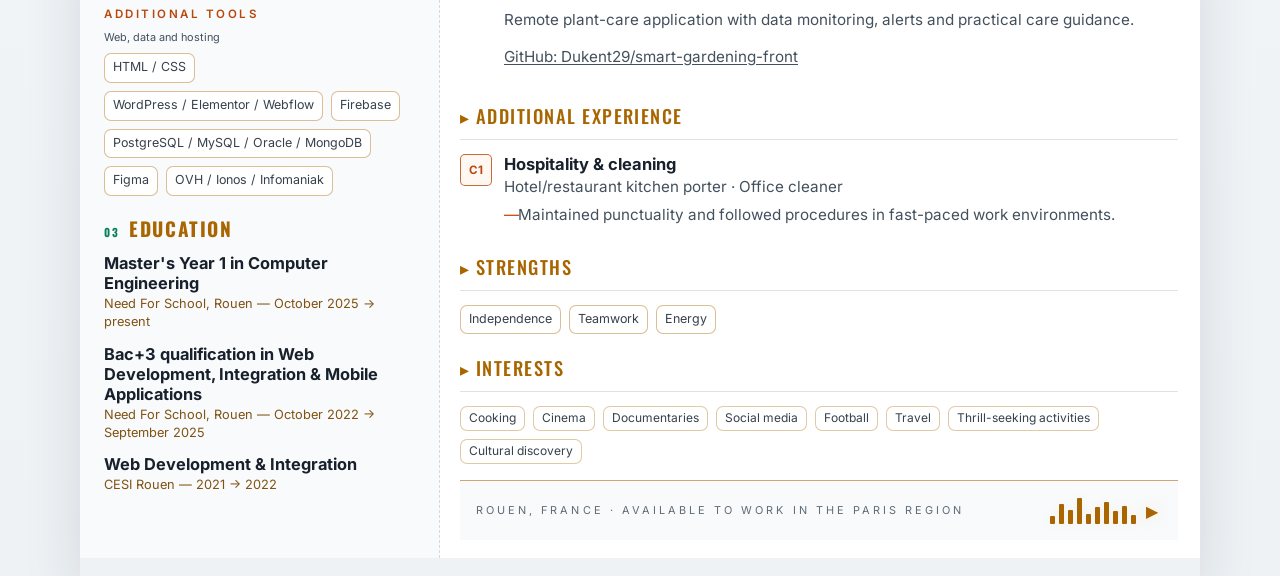
==== commit 925b968d: "git initial commit" ====
--- a/en.html
+++ b/en.html
@@ -29,12 +29,12 @@
       <section class="panel" aria-labelledby="profile"><h2 id="profile"><span>01</span> Profile</h2><p>Versatile IT professional with experience in end-user support, workstation setup, office software deployment and troubleshooting common technical issues. With additional experience in web development, I combine technical problem-solving, communication and adaptability to support users and business operations. Currently pursuing a master&#39;s-level qualification in computer engineering.</p></section>
       <section class="panel" aria-labelledby="skills"><h2 id="skills"><span>02</span> Skills</h2><div class="skill-group"><h3>IT support</h3><p class="skill-level">Practical experience</p><ul class="chips"><li>User assistance</li><li>Common incident resolution</li><li>Workstation setup and configuration</li><li>User environment preparation</li><li>Office software deployment</li><li>Hardware maintenance</li></ul></div><div class="skill-group"><h3>Microsoft environment</h3><p class="skill-level">Foundational knowledge</p><ul class="chips"><li>Windows 10 / 11</li><li>Microsoft 365</li><li>Outlook, Word, Excel, Teams</li><li>Active Directory</li><li>User accounts and permissions</li></ul></div><div class="skill-group"><h3>Networks and systems</h3><p class="skill-level">Foundational knowledge</p><ul class="chips"><li>TCP/IP</li><li>DNS</li><li>DHCP</li><li>VLAN</li><li>Basic network configuration</li><li>Connectivity troubleshooting</li><li>Windows environments</li></ul></div><div class="skill-group"><h3>Development and automation</h3><p class="skill-level">Complementary skills</p><ul class="chips"><li>JavaScript</li><li>React / Next.js / Angular / Nuxt</li><li>Node.js</li><li>PHP / Symfony</li><li>SQL</li><li>APIs</li><li>Git / GitHub</li><li>Docker</li><li>TypeScript (since 2023)</li></ul></div><div class="skill-group"><h3>Additional tools</h3><p class="skill-level">Web, data and hosting</p><ul class="chips"><li>HTML / CSS</li><li>WordPress / Elementor / Webflow</li><li>Firebase</li><li>PostgreSQL / MySQL / Oracle / MongoDB</li><li>Figma</li><li>OVH / Ionos / Infomaniak</li></ul></div></section>
       <section class="panel" aria-labelledby="education"><h2 id="education"><span>03</span> Education</h2><article class="education-item"><h3>Master&#39;s Year 1 in Computer Engineering</h3><p>Need For School, Rouen — October 2025 → present</p></article><article class="education-item"><h3>Bac+3 qualification in Web Development, Integration &amp; Mobile Applications</h3><p>Need For School, Rouen — October 2022 → September 2025</p></article><article class="education-item"><h3>Web Development &amp; Integration</h3><p>CESI Rouen — 2021 → 2022</p></article></section>
-      <section class="panel" aria-labelledby="interests"><h2 id="interests"><span>04</span> Interests</h2><ul class="interest-list interest-list--sidebar"><li>Cooking</li><li>Cinema</li><li>Documentaries</li><li>Social media</li><li>Football</li><li>Travel</li><li>Thrill-seeking activities</li><li>Cultural discovery</li></ul></section>
-      <section class="panel" aria-labelledby="strengths"><h2 id="strengths"><span>05</span> Strengths</h2><ul class="chips"><li>Independence</li><li>Teamwork</li><li>Energy</li></ul></section>
     </aside><div class="timeline"><div class="timeline__grid"><div class="timeline__main">
       <section aria-labelledby="experience"><h2 class="timeline__section-label" id="experience">▸ Professional experience</h2><p class="timeline-group">— SIDE A — Support experience highlighted</p><article class="entry"><div class="entry__badge" aria-hidden="true">A1</div><div class="entry__body"><h3>IT Support Assistant / Office Software Deployment</h3><p class="entry__company">Bouygues — Apr. 2025 → Aug. 2025</p><ul><li>Installed and configured office and communication tools for users.</li><li>Prepared workstations, user workspaces and work environments.</li><li>Helped users get started with internal software and resolved common issues.</li></ul></div></article><article class="entry"><div class="entry__badge" aria-hidden="true">A2</div><div class="entry__body"><h3>Web Developer — Kotan Voyage</h3><p class="entry__company">Sep. 2025 → Sep. 2026</p><ul><li>Developed booking websites and integrated APIs, including RateHawk.</li><li>Structured databases and automated business workflows.</li><li>Managed payments, webhooks and related verifications.</li></ul></div></article><article class="entry"><div class="entry__badge" aria-hidden="true">A3</div><div class="entry__body"><h3>Apprentice Web Developer</h3><p class="entry__company">Horspiste — Oct. 2023 → Aug. 2024</p><ul><li>Developed websites, intranets and PWAs with WordPress and Elementor; collaborated with designers.</li><li>Built moncarrebois.fr and its online store.</li></ul></div></article><article class="entry"><div class="entry__badge" aria-hidden="true">A4</div><div class="entry__body"><h3>Front-end Developer Intern</h3><p class="entry__company">Espoir Jeunes — Apr. 2023 → Jun. 2023</p><ul><li>Redesigned a showcase website with a focus on responsive design, accessibility and fundamental SEO.</li></ul></div></article><article class="entry"><div class="entry__badge" aria-hidden="true">A5</div><div class="entry__body"><h3>Apprentice Full-stack Developer</h3><p class="entry__company">BearStudio — Sep. 2021 → Jul. 2022</p><ul><li>Developed responsive interfaces with Next.js and Tailwind CSS.</li><li>Contributed to front-end and back-end features using Firebase and Node.js, in collaboration with the design team.</li></ul></div></article></section>
-      <section class="timeline-block" aria-labelledby="projects"><h2 class="timeline__section-label" id="projects">▸ Selected projects</h2><p class="timeline-group">— SIDE B —</p><article class="entry"><div class="entry__badge" aria-hidden="true">B1</div><div class="entry__body"><h3>Dream Team App</h3><p class="entry__company">Nuxt.js • Node.js • MySQL</p><p>Youth football academy platform for tracking player potential, communicating with parents and managing monthly fees. Includes user workspaces, role management and JWT authentication.</p></div></article><article class="entry"><div class="entry__badge" aria-hidden="true">B2</div><div class="entry__body"><h3>Smart Gardening Assistant</h3><p class="entry__company">Next.js • Node.js • MongoDB</p><p>Remote plant-care application with data monitoring, alerts and practical care guidance.</p></div></article></section>
+      <section class="timeline-block" aria-labelledby="projects"><h2 class="timeline__section-label" id="projects">▸ Selected projects</h2><p class="timeline-group">— SIDE B —</p><article class="entry"><div class="entry__badge" aria-hidden="true">B1</div><div class="entry__body"><h3>Buildflow</h3><p class="entry__company">Project concept • Construction site management</p><p>Proposed application for site teams and administrative staff: project assignment, progress tracking, activity logs and paperwork. Aims to record problems and accidents offline, then send reports when connectivity returns.</p><p class="project-source"><a href="https://github.com/Dukent29/buildflow">GitHub: Dukent29/buildflow</a></p></div></article><article class="entry"><div class="entry__badge" aria-hidden="true">B2</div><div class="entry__body"><h3>Smart Gardening Assistant</h3><p class="entry__company">Next.js • Node.js • MongoDB</p><p>Remote plant-care application with data monitoring, alerts and practical care guidance.</p><p class="project-source"><a href="https://github.com/Dukent29/smart-gardening-front">GitHub: Dukent29/smart-gardening-front</a></p></div></article></section>
       <section class="timeline-block" aria-labelledby="additional"><h2 class="timeline__section-label" id="additional">▸ Additional experience</h2><article class="entry"><div class="entry__badge" aria-hidden="true">C1</div><div class="entry__body"><h3>Hospitality &amp; cleaning</h3><p class="entry__company">Hotel/restaurant kitchen porter · Office cleaner</p><ul><li>Maintained punctuality and followed procedures in fast-paced work environments.</li></ul></div></article></section>
+      <section class="timeline-block" aria-labelledby="strengths"><h2 class="timeline__section-label" id="strengths">▸ Strengths</h2><ul class="chips"><li>Independence</li><li>Teamwork</li><li>Energy</li></ul></section>
+      <section class="timeline-block" aria-labelledby="interests"><h2 class="timeline__section-label" id="interests">▸ Interests</h2><ul class="interest-list"><li>Cooking</li><li>Cinema</li><li>Documentaries</li><li>Social media</li><li>Football</li><li>Travel</li><li>Thrill-seeking activities</li><li>Cultural discovery</li></ul></section>
     </div></div><footer class="footer"><div class="footer__text">Rouen, France · Available to work in the Paris region</div><details class="music-player"><summary aria-label="Listen to I Wonder" title="Listen to I Wonder"><span class="footer__bars" aria-hidden="true"><span></span><span></span><span></span><span></span><span></span><span></span><span></span><span></span><span></span><span></span></span><span class="music-player__play" aria-hidden="true">▶</span></summary><div class="music-player__embed"><audio controls preload="none" src="i_wonder_mp3_31167.mp3"></audio></div></details></footer></div></div>
   </main>
   <details class="contact-actions"><summary aria-label="Contact"><svg class="contact-actions__contact-icon" aria-hidden="true" viewBox="0 0 24 24"><path d="M15 4h3a2 2 0 0 1 2 2v12a2 2 0 0 1-2 2h-3M5 4h10v16H5a2 2 0 0 1-2-2V6a2 2 0 0 1 2-2Zm-2 4h3m-3 4h3m-3 4h3m5-8a2 2 0 1 0 0 4 2 2 0 0 0 0-4Zm-3 8a3 3 0 0 1 6 0"/></svg><span class="contact-actions__close-icon" aria-hidden="true"></span></summary><nav class="contact-actions__menu" aria-label="Contact"><a href="mailto:mulindakevin7@gmail.com"><span class="contact-actions__icon" aria-hidden="true">✉</span><span><strong>Email</strong><small>mulindakevin7@gmail.com</small></span></a><a href="tel:+33626993695"><span class="contact-actions__icon" aria-hidden="true">☎</span><span><strong>Call</strong><small>06 26 99 36 95</small></span></a><a id="pdf-download" href="Kevin_Mulinda_Bruce_CV_EN.pdf" download><span class="contact-actions__icon" aria-hidden="true">↓</span><span><strong>Download CV</strong><small>PDF · A4</small></span></a><a id="print-cv" href="Kevin_Mulinda_Bruce_CV_EN.pdf" target="_blank"><span class="contact-actions__icon" aria-hidden="true">↗</span><strong>Print</strong></a></nav></details>
--- a/styles.css
+++ b/styles.css
@@ -306,6 +306,7 @@
 
 .timeline__main {
   min-width: 0;
+  padding-bottom: 16px;
 }
 
 .timeline__rail {
@@ -1124,6 +1125,7 @@
 /* Small upgrades to the original design. Print/PDF uses its own stylesheet. */
 html{scroll-behavior:smooth}
 body{font-family:Inter,Arial,sans-serif}
+.project-source a{color:inherit;text-decoration:underline;text-underline-offset:.15em;overflow-wrap:anywhere}
 .hero{padding-top:76px}
 .hero__intro{min-width:0}
 .hero h1{font-size:clamp(2.8rem,5vw,4.2rem);line-height:1}
